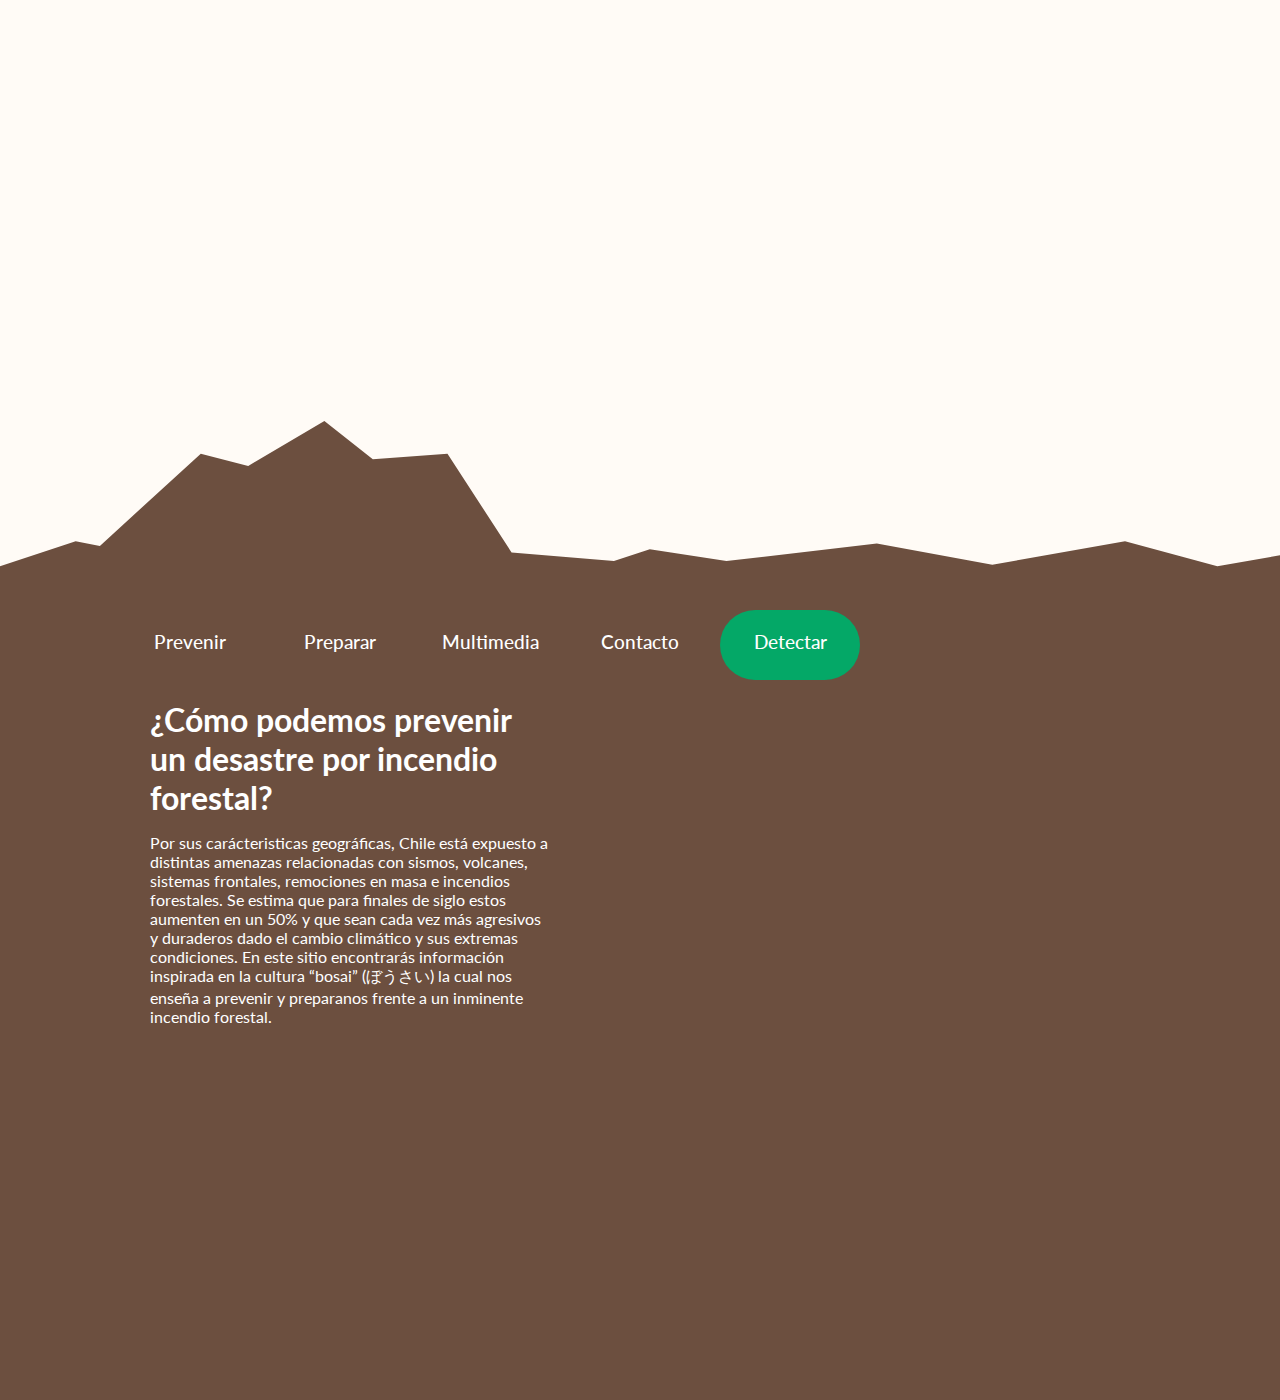
==== page.html @ 8b6e4983 "Add files via upload" ====
<!DOCTYPE html>
<html>
<head>
	<meta charset="utf-8">
	<title></title>
	<link rel="stylesheet" type="text/css" href="style-2.css">
</head>
<body>

	<!---------HEADER--------->


	 	<div class="slider">
	 		
	 	</div>

 <header> 
  		<nav>
				<ul class="lista1">
					<li><a href="#">Prevenir</a></li>
					<li><a href="#">Preparar</a></li>
					<li><a href="#">Multimedia</a></li>
					<li><a href="#">Contacto</a></li>
					<li><a href="#">Detectar</a></li>
				</ul>
			</nav>
	</header>

<main>
	<section id="uno">
		<div class="div1">
			<h1>¿Cómo podemos prevenir un desastre por incendio forestal?</h1>
			<p>Por sus carácteristicas geográficas, Chile está expuesto a distintas amenazas relacionadas con sismos, volcanes, sistemas frontales, remociones en masa e incendios forestales. Se estima que para finales de siglo estos aumenten en un 50% y que sean cada vez más agresivos y duraderos dado el cambio climático y sus extremas condiciones.

			En este sitio encontrarás información inspirada en la cultura “bosai” (ぼうさい) la cual nos enseña a prevenir y preparanos frente a un inminente incendio forestal.</p>
		</div>
		<div class="div2">
			<div><h1></h1></div>
		</div>

	</section>

	<section id="dos">
		
	</section>

	<section id="tres">
		
	</section>

	<section id="cuatro">
		
	</section>
	
	<section id="cinco">
		
	</section>


</main>


</body>
</html>
---- style-2.css ----
@import url('https://fonts.googleapis.com/css2?family=Barlow:ital,wght@0,100;0,200;0,300;0,400;0,500;0,600;0,700;0,800;0,900;1,100;1,200;1,300;1,400;1,500;1,600;1,700;1,800;1,900&family=Lato:ital,wght@0,100;0,300;0,400;0,700;0,900;1,100;1,300;1,400;1,700;1,900&family=Poppins:ital,wght@0,100;0,200;0,300;0,400;0,500;0,600;0,700;0,800;0,900;1,100;1,200;1,300;1,400;1,500;1,600;1,700;1,800;1,900&display=swap');

body {font-family: 'lato', sans-serif;
  background-color: #FFFBF6;
  margin: 0px;
  padding: 0px;
  }

#uno {
  background-color: #6C4F3F;
  height: 700px;

}

#dos {
  background-color: blue;
}

#tres {
  background-color: grey;
}

#cuatro {
  background-color: green;
}

.slider {height: 600px; width: 100%;
    background-image: url(img/montana.svg);
}

header{
    height: 100px;
    background-color: #6C4F3F;
  }

#svg1 {width: 320px;
  position: absolute;
  margin-left: 10px;
  }

ul.lista1 {display: flex;
    margin: 0;
    list-style-type: none;
    justify-content: left;
    margin-left: 80px;
    font-size: 1.2rem;
    font-weight: 500;
    width: 97%;
    height: 70px;  
    position: absolute;
    margin-top: 10px;
    background-color:#6C4F3F ;
  }

.lista1 li{
    margin-right: 10px;
    text-align: center;
    border-radius: 50px;
  }

.lista1 li:hover{
    margin-right: 10px;
    text-align: center;
    font-size: 1.3rem;
    background-color: rgba(0, 0, 0, 0.2);
    border-radius: 50px;
    }

 .lista1 li:nth-child(5) {
  background: #04A867;
  height: 70px;
  }

 .lista1 li:hover:nth-child(5) {
    background: #009057;
    width: 150px;
    height: 75px;
    padding-top: 5px;
  }

.lista1 li a{display: inline-block;
    padding: 20px 0;
    color: white;
    text-decoration: none;
    width: 140px;
    height: 50px;
  }

  

  .div1 h1{width: 400px; margin: 0 150px; color: white;}

  .div1 p{width: 400px; margin-left: 150px; color: white;}
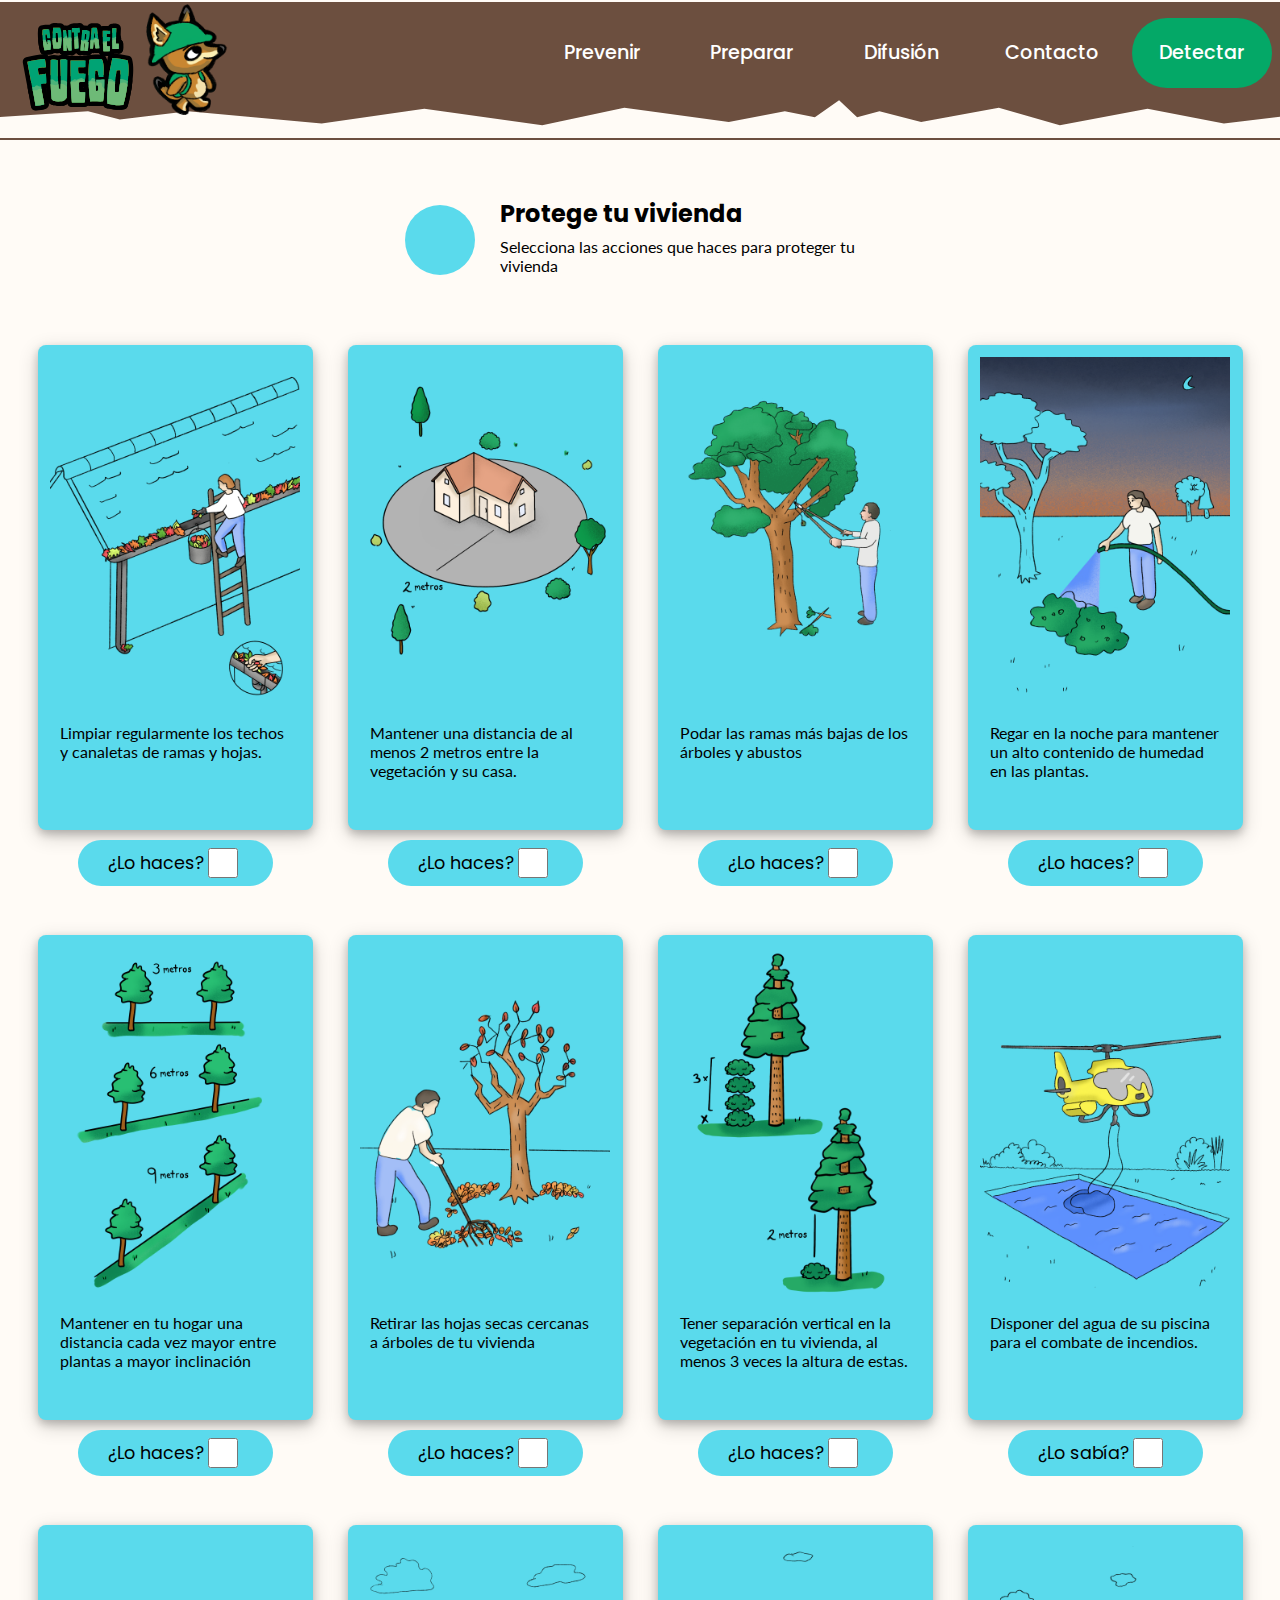
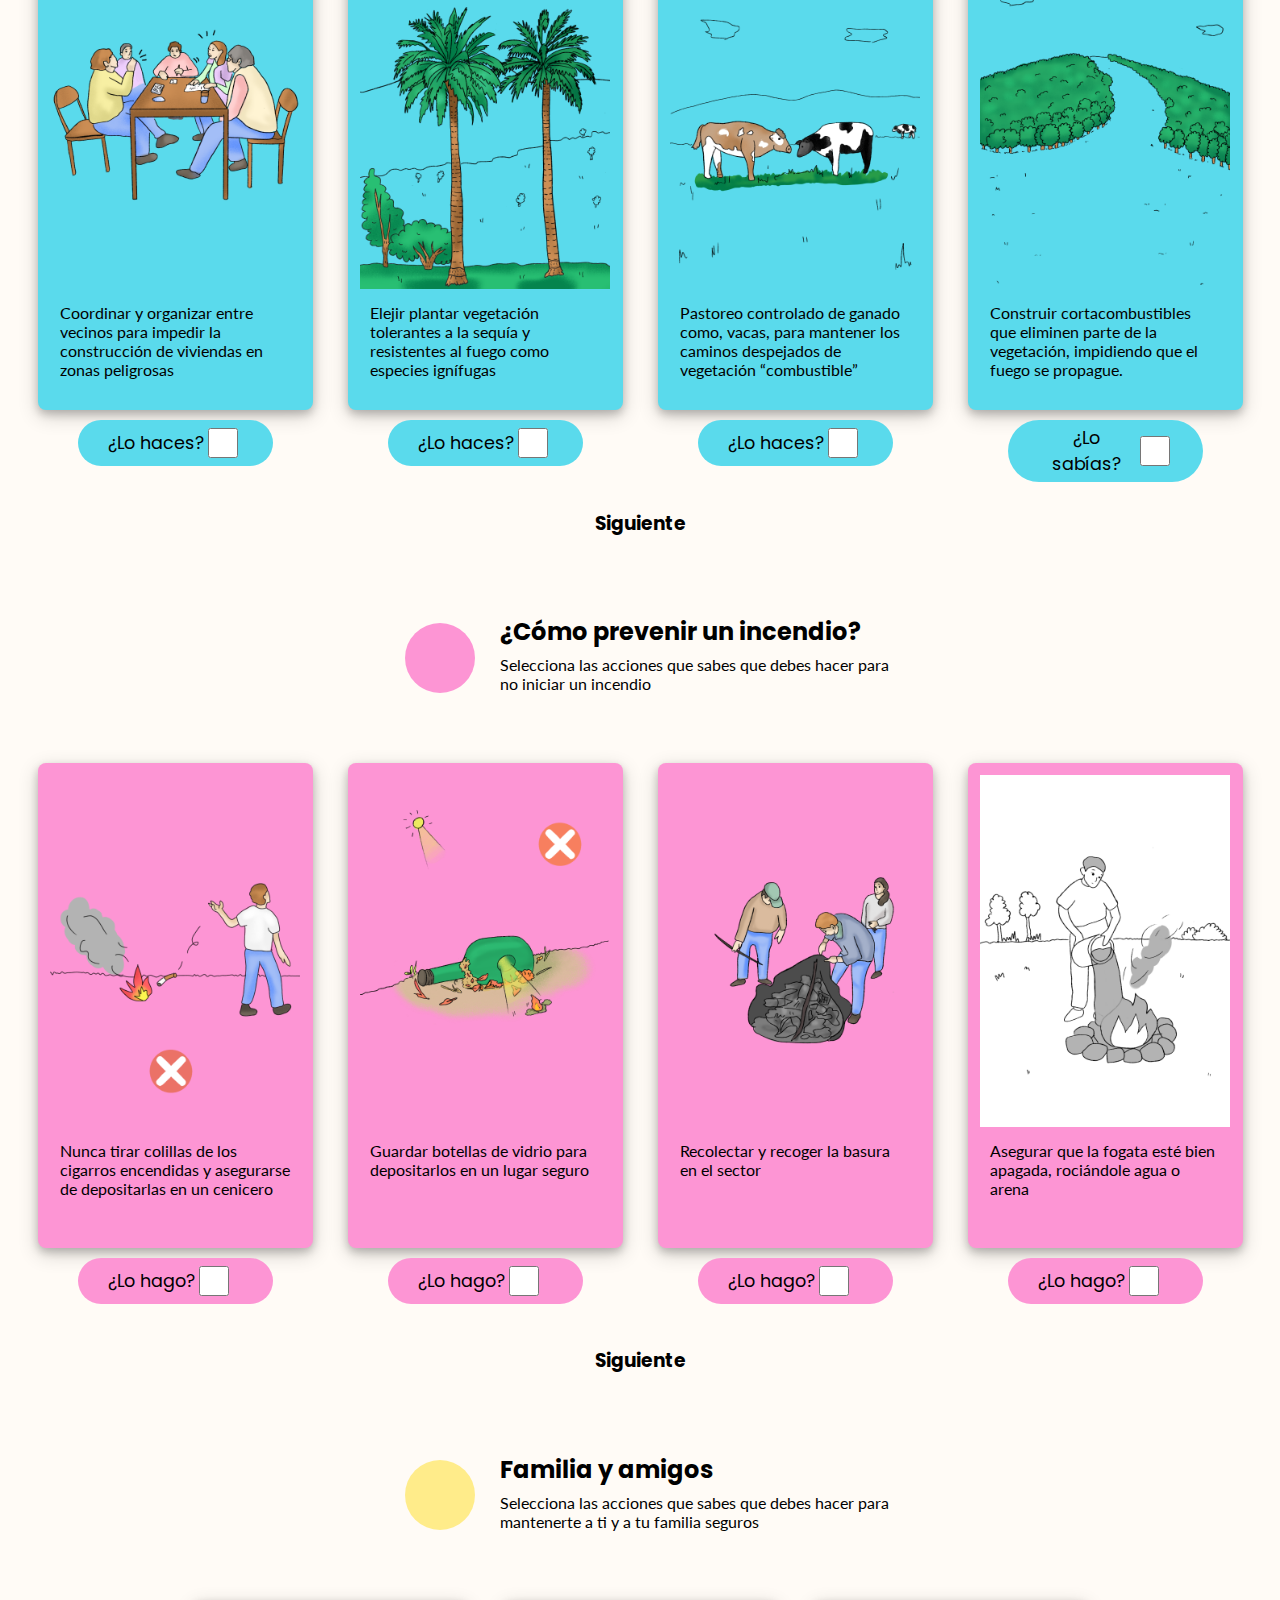
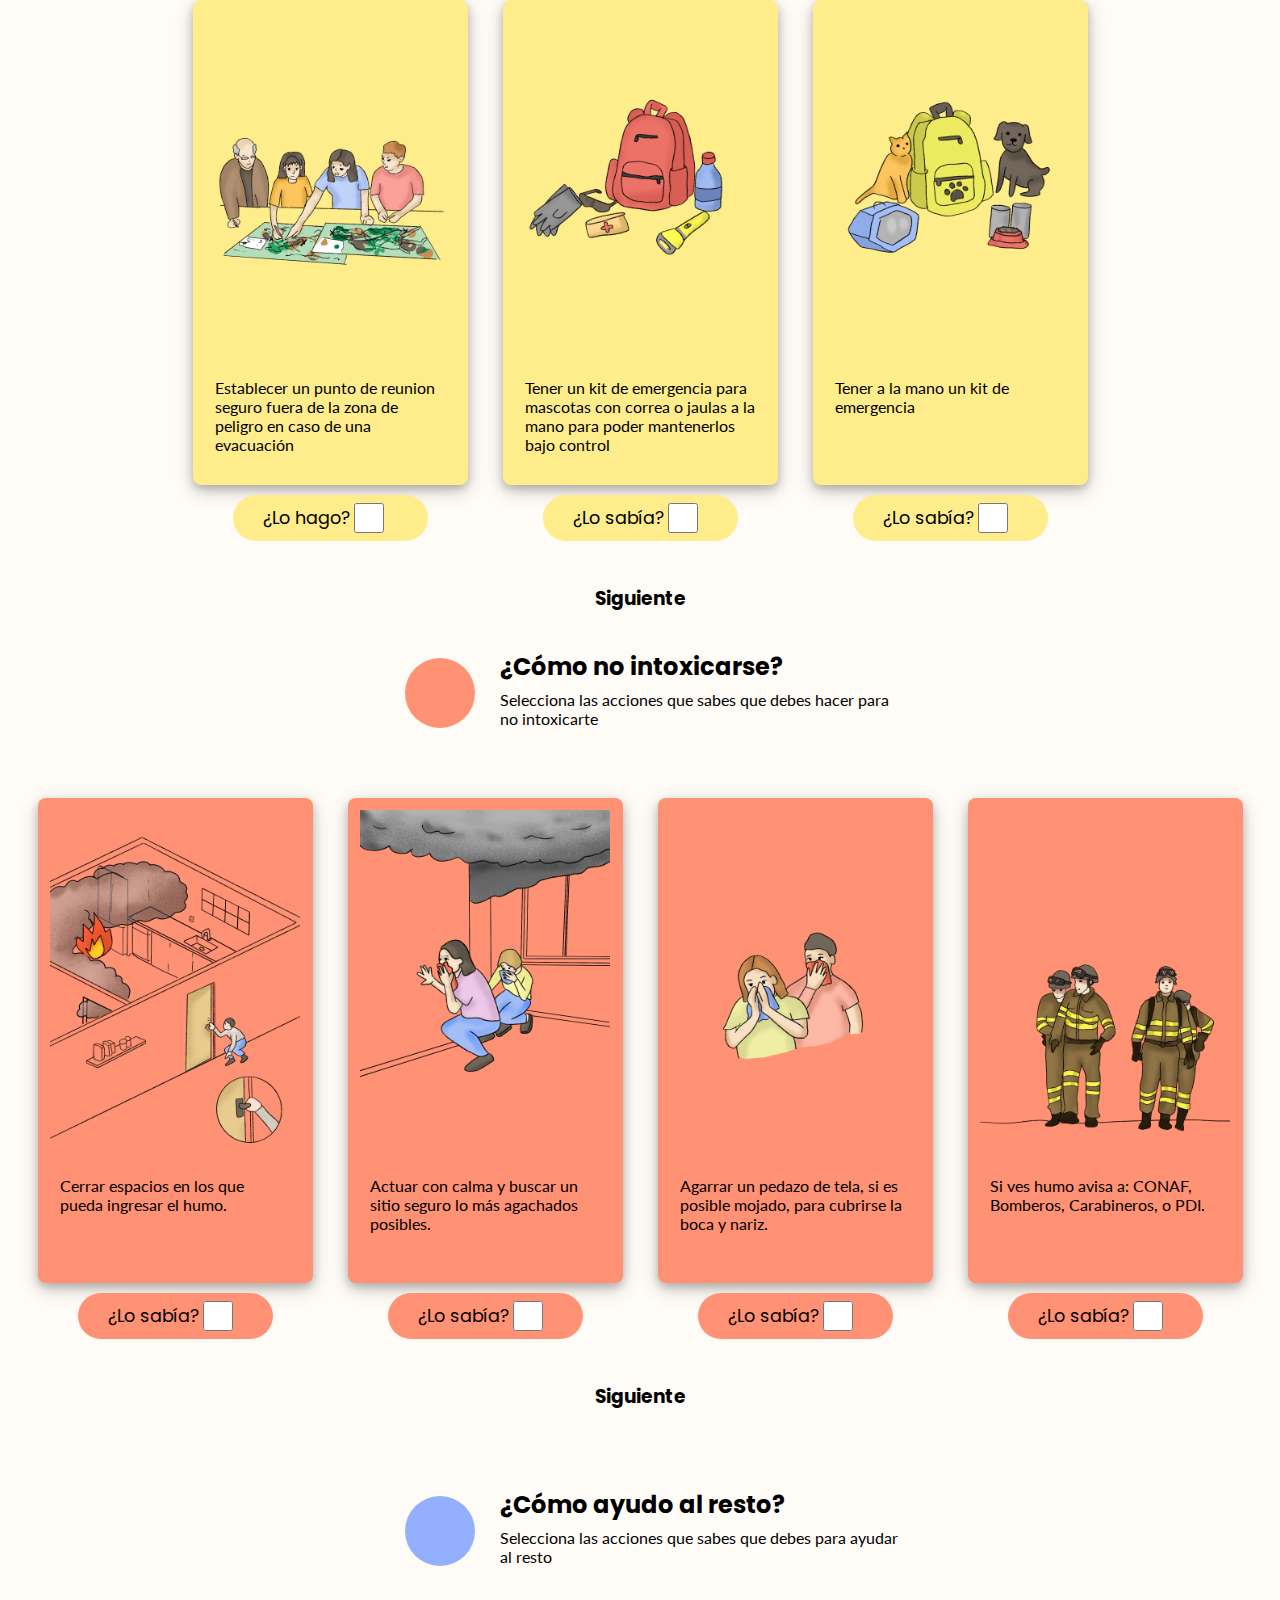
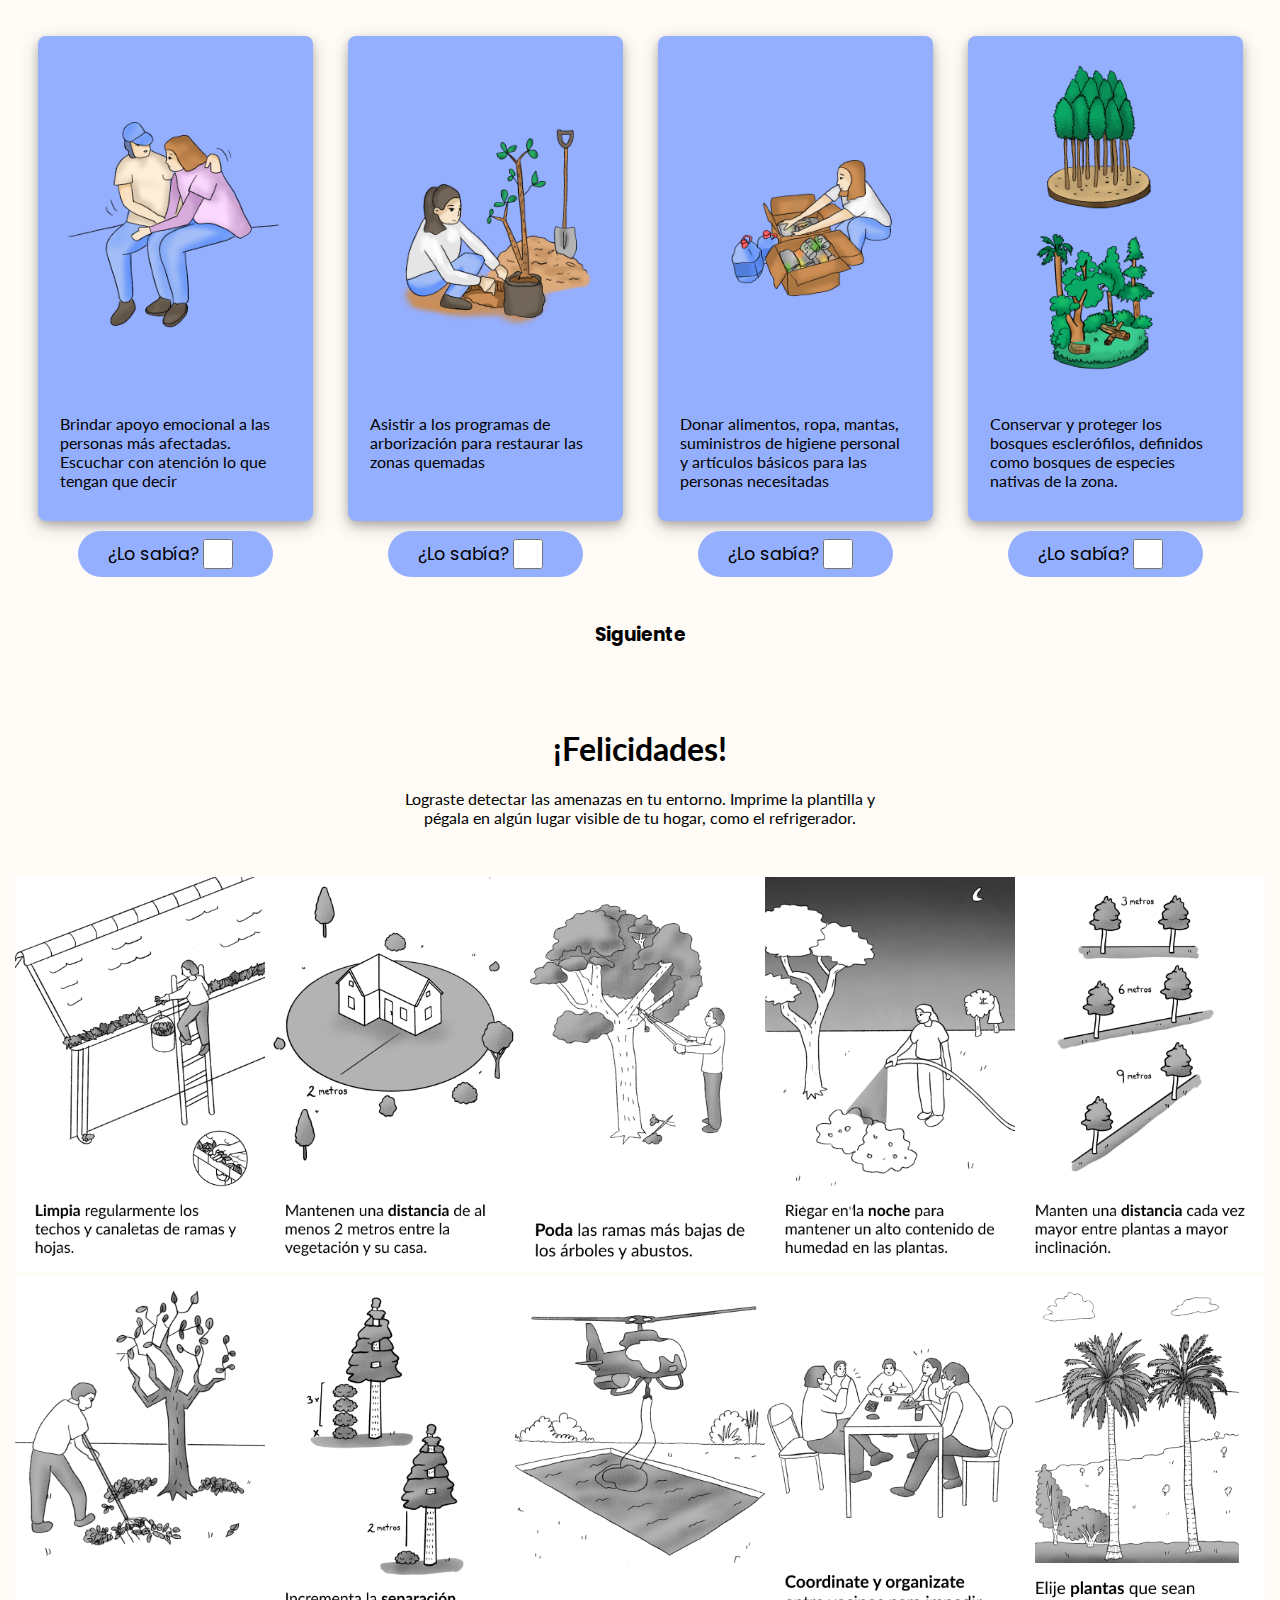
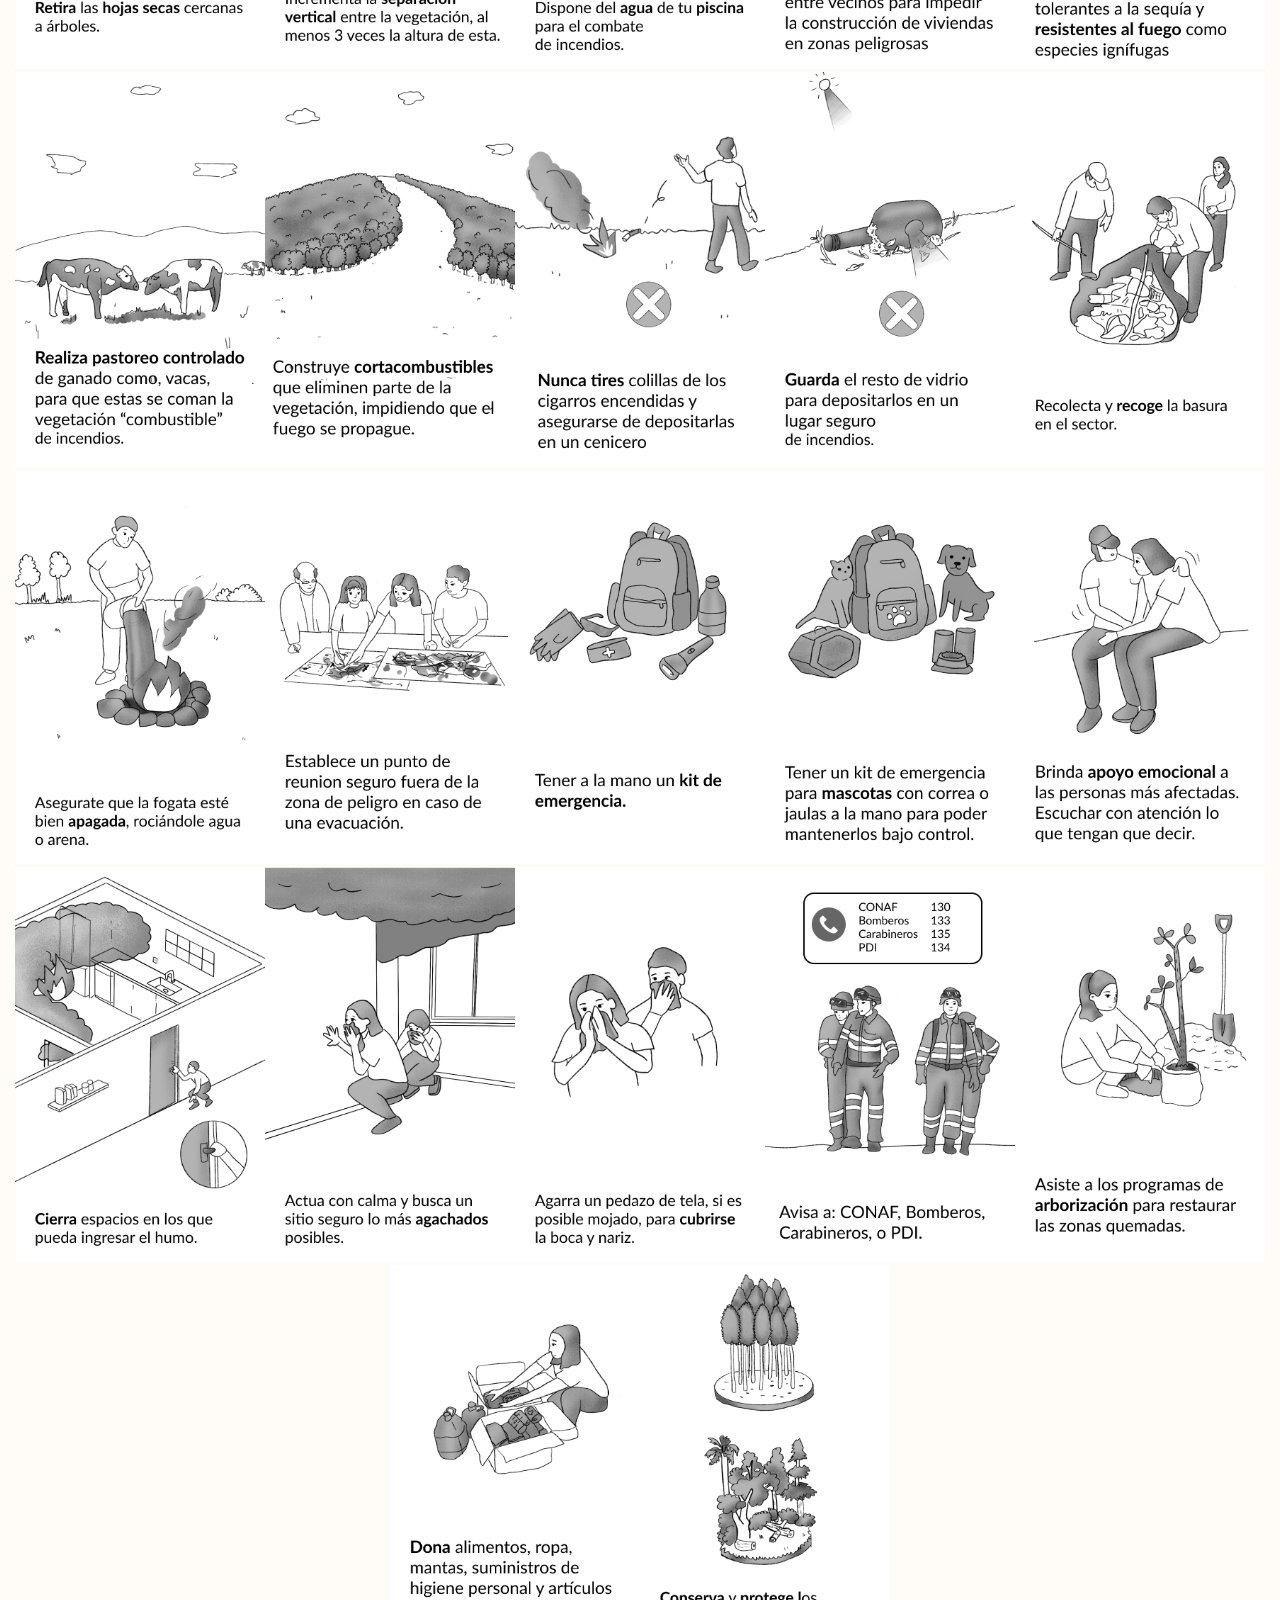
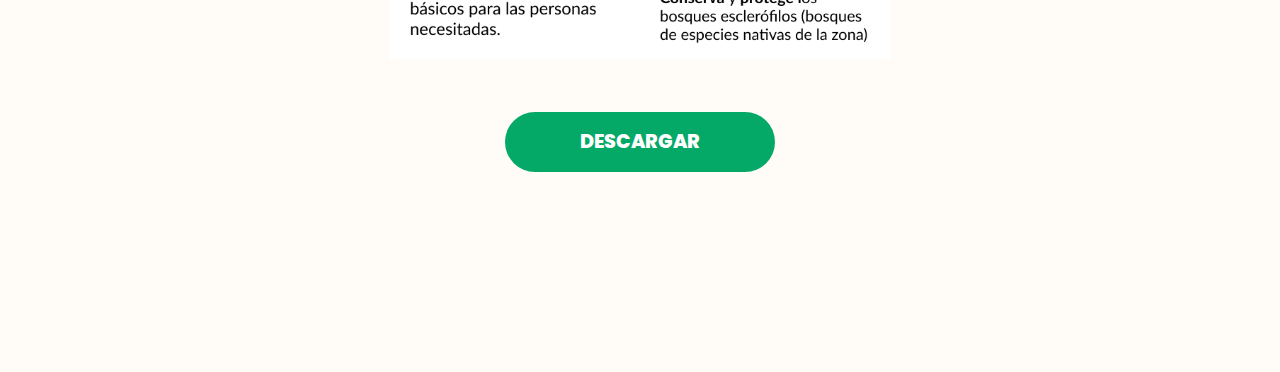
==== commit 461e8a54: "Add files via upload" ====
--- a/page.html
+++ b/page.html
@@ -3,61 +3,767 @@
 <head>
 	<meta charset="utf-8">
 	<title></title>
-	<link rel="stylesheet" type="text/css" href="style-2.css">
+	<link rel="stylesheet" type="text/css" href="style.css">
 </head>
 <body>
 
 	<!---------HEADER--------->
-
-
-	 	<div class="slider">
-	 		
-	 	</div>
-
- <header> 
+	 <header> 
+  		<object id="svg1" data="img/logo2.svg" type="image/svg+xml"></object>
   		<nav>
 				<ul class="lista1">
-					<li><a href="#">Prevenir</a></li>
-					<li><a href="#">Preparar</a></li>
-					<li><a href="#">Multimedia</a></li>
-					<li><a href="#">Contacto</a></li>
-					<li><a href="#">Detectar</a></li>
+					<li onclick="window.location='index.html';"><a>Prevenir</a></li>
+					<li onclick="window.location='index.html';"><a>Preparar</a></li>
+					<li onclick="window.location='https://www.figma.com/proto/mG4RUt9aqi4c22A87Kgxe2/web-(Copy)-(Copy)?type=design&node-id=379-601&t=JH3PQBu004jc4MAY-0&scaling=min-zoom&page-id=0%3A1';"><a>Difusión</a></li>
+					<li><a href="#footer">Contacto</a></li>
+					<li><a>Detectar</a></li>
+				</ul>
 				</ul>
 			</nav>
 	</header>
 
+
+
+<!------------AZULES------------->
+
+	<section id="dos">
+	
+		<div class="titulo1">
+			<div class="circulo" style="background-color: #5ADAEC;"></div>
+  			<div class="titulo">
+  				<h1>Protege tu vivienda</h1>
+  				<p>Selecciona las acciones que haces para proteger tu vivienda<p>
+  			</div>
+
+  		</div>
+
+	<div class="contenedor3tarjetas">
+  	<div class="contenedortarjetas">
+  			<div class="tarjetas1">
+  				<div class="imagentarjetas">
+  				<img src="img/carta-5.png" alt="carta1" width="250px" class="center">
+  			</div>
+  		<div class="textotarjetas">
+  			<p> Limpiar regularmente los techos y canaletas de ramas y hojas.
+  			<p>
+  		</div>
+  	</div>
+
+  	<div class="boton2">
+  		<div onclick="myFunction5()">
+  			<label class="container"> ¿Lo haces? 
+ 				 <input class="containerx" type="checkbox">
+ 				 <span class="checkmark"></span>
+			</label>
+		</div>
+ 	 </div>
+  </div>
+  <div class="contenedortarjetas">
+  			<div class="tarjetas1">
+  				<div class="imagentarjetas">
+  				<img src="img/carta-6.png" alt="carta1" width="250px" class="center">
+  			</div>
+  		<div class="textotarjetas">
+  			<p> Mantener una distancia de al menos 2 metros entre la vegetación y su casa. 
+  			<p>
+  		</div>
+  	</div>
+
+  	<div class="boton2">
+  		<div onclick="myFunction6()">
+  			<label class="container"> ¿Lo haces? 
+ 				 <input class="containerx" type="checkbox">
+ 				 <span class="checkmark"></span>
+			</label>
+		</div>
+ 	 </div>
+  </div>
+  <div class="contenedortarjetas">
+  			<div class="tarjetas1">
+  				<div class="imagentarjetas">
+  				<img src="img/carta-7.png" alt="carta1" width="250px" class="center">
+  			</div>
+  		<div class="textotarjetas">
+  			<p> Podar las ramas más bajas de los árboles y abustos
+  			<p>
+  		</div>
+  	</div>
+
+  	<div class="boton2">
+  		<div onclick="myFunction7()">
+  			<label class="container"> ¿Lo haces? 
+ 				 <input class="containerx" type="checkbox">
+ 				 <span class="checkmark"></span>
+			</label>
+		</div>
+ 	 </div>
+  </div>
+
+    <div class="contenedortarjetas">
+  			<div class="tarjetas1">
+  				<div class="imagentarjetas">
+  				<img src="img/carta-8.png" alt="carta1" width="250px" class="center">
+  			</div>
+  		<div class="textotarjetas">
+  			<p> Regar en la noche para mantener un alto contenido de humedad en las plantas.
+  			<p>
+  		</div>
+  	</div>
+
+  	<div class="boton2">
+  		<div onclick="myFunction8()">
+  			<label class="container"> ¿Lo haces? 
+ 				 <input class="containerx" type="checkbox">
+ 				 <span class="checkmark"></span>
+			</label>
+		</div>
+ 	 </div>
+  </div>
+</div>
+</div>
+
+	<div class="contenedor3tarjetas">
+  	<div class="contenedortarjetas">
+  			<div class="tarjetas1">
+  				<div class="imagentarjetas">
+  				<img src="img/carta-9.png" alt="carta1" width="250px" class="center">
+  			</div>
+  		<div class="textotarjetas">
+  			<p> Mantener en tu hogar una distancia cada vez mayor entre plantas a mayor inclinación
+  			<p>
+  		</div>
+  	</div>
+
+  	<div class="boton2">
+  		<div onclick="myFunction9()">
+  			<label class="container"> ¿Lo haces? 
+ 				 <input class="containerx" type="checkbox">
+ 				 <span class="checkmark"></span>
+			</label>
+		</div>
+ 	 </div>
+  </div>
+  <div class="contenedortarjetas">
+  			<div class="tarjetas1">
+  				<div class="imagentarjetas">
+  				<img src="img/carta-10.png" alt="carta1" width="250px" class="center">
+  			</div>
+  		<div class="textotarjetas">
+  			<p> Retirar las hojas secas cercanas a árboles de tu vivienda
+  			<p>
+  		</div>
+  	</div>
+
+  	<div class="boton2">
+  		<div onclick="myFunction10()">
+  			<label class="container"> ¿Lo haces? 
+ 				 <input class="containerx" type="checkbox">
+ 				 <span class="checkmark"></span>
+			</label>
+		</div>
+ 	 </div>
+  </div>
+  <div class="contenedortarjetas">
+  			<div class="tarjetas1">
+  				<div class="imagentarjetas">
+  				<img src="img/carta-11.png" alt="carta1" width="250px" class="center">
+  			</div>
+  		<div class="textotarjetas">
+  			<p> Tener separación vertical en la vegetación en tu vivienda, al menos 3 veces la altura de estas.
+  			<p>
+  		</div>
+  	</div>
+
+  	<div class="boton2">
+  		<div onclick="myFunction11()">
+  			<label class="container"> ¿Lo haces? 
+ 				 <input class="containerx" type="checkbox">
+ 				 <span class="checkmark"></span>
+			</label>
+		</div>
+ 	 </div>
+  </div>
+
+    <div class="contenedortarjetas">
+  			<div class="tarjetas1">
+  				<div class="imagentarjetas">
+  				<img src="img/carta-12.png" alt="carta1" width="250px" class="center">
+  			</div>
+  		<div class="textotarjetas">
+  			<p> Disponer del agua de su piscina para el combate de incendios.
+  			<p>
+  		</div>
+  	</div>
+
+  	<div class="boton2">
+  		<div onclick="myFunction12()">
+  			<label class="container"> ¿Lo sabía? 
+ 				 <input class="containerx" type="checkbox">
+ 				 <span class="checkmark"></span>
+			</label>
+		</div>
+ 	 </div>
+  </div>
+</div>
+</div>
+
+
+	<div class="contenedor3tarjetas">
+  	<div class="contenedortarjetas">
+  			<div class="tarjetas1">
+  				<div class="imagentarjetas">
+  				<img src="img/carta-13.png" alt="carta1" width="250px" class="center">
+  			</div>
+  		<div class="textotarjetas">
+  			<p> Coordinar y organizar entre vecinos para impedir la construcción de viviendas en zonas peligrosas 
+  			<p>
+  		</div>
+  	</div>
+
+  	<div class="boton2">
+  		<div onclick="myFunction13()">
+  			<label class="container"> ¿Lo haces? 
+ 				 <input class="containerx" type="checkbox">
+ 				 <span class="checkmark"></span>
+			</label>
+		</div>
+ 	 </div>
+  </div>
+  <div class="contenedortarjetas">
+  			<div class="tarjetas1">
+  				<div class="imagentarjetas">
+  				<img src="img/carta-14.png" alt="carta1" width="250px" class="center">
+  			</div>
+  		<div class="textotarjetas">
+  			<p> Elejir plantar vegetación tolerantes a la sequía y resistentes al fuego como especies ignífugas
+  			<p>
+  		</div>
+  	</div>
+
+  	<div class="boton2">
+  		<div onclick="myFunction14()">
+  			<label class="container"> ¿Lo haces? 
+ 				 <input class="containerx" type="checkbox">
+ 				 <span class="checkmark"></span>
+			</label>
+		</div>
+ 	 </div>
+  </div>
+  <div class="contenedortarjetas">
+  			<div class="tarjetas1">
+  				<div class="imagentarjetas">
+  				<img src="img/carta-15.png" alt="carta1" width="250px" class="center">
+  			</div>
+  		<div class="textotarjetas">
+  			<p> Pastoreo controlado de ganado como, vacas, para mantener los caminos despejados de vegetación “combustible”
+  			<p>
+  		</div>
+  	</div>
+
+  	<div class="boton2">
+  		<div onclick="myFunction15()">
+  			<label class="container"> ¿Lo haces? 
+ 				 <input class="containerx" type="checkbox">
+ 				 <span class="checkmark"></span>
+			</label>
+		</div>
+ 	 </div>
+  </div>
+
+    <div class="contenedortarjetas">
+  			<div class="tarjetas1">
+  				<div class="imagentarjetas">
+  				<img src="img/carta-16.png" alt="carta1" width="250px" class="center">
+  			</div>
+  		<div class="textotarjetas">
+  			<p> Construir cortacombustibles que eliminen parte de la vegetación, impidiendo que el fuego se propague.
+  			<p>
+  		</div>
+  	</div>
+
+  	<div class="boton2">
+  		<div onclick="myFunction16()">
+  			<label class="container"> ¿Lo sabías? 
+ 				 <input class="containerx" type="checkbox">
+ 				 <span class="checkmark"></span>
+			</label>
+		</div>
+ 	 </div>
+  </div>
+</div>
+</div>
+
+		<a href="#tres"><div class="abajo"><h3>Siguiente</h3></a>
+	</section>
+
+
+	<!--ROSADAS-->
+	<section id="tres">
+		<div class="titulo1">
+			<div class="circulo" style="background-color: #FD95D4;"></div>
+  			<div class="titulo">
+  				<h1>¿Cómo prevenir un incendio?</h1>
+  				<p>Selecciona las acciones que sabes que debes hacer para no iniciar un incendio<p>
+  			</div>
+  		</div>
+			<div class="contenedor3tarjetas">
+  	<div class="contenedortarjetas">
+  			<div class="tarjetas2">
+  				<div class="imagentarjetas">
+  				<img src="img/carta-17.png" alt="carta1" width="250px" class="center">
+  			</div>
+  		<div class="textotarjetas">
+  			<p> Nunca tirar colillas de los cigarros encendidas y asegurarse de depositarlas en un cenicero
+  			<p>
+  		</div>
+  	</div>
+
+  	<div class="boton3">
+  		<div onclick="myFunction17()">
+  			<label class="container"> ¿Lo hago? 
+ 				 <input class="containerx" type="checkbox">
+ 				 <span class="checkmark"></span>
+			</label>
+		</div>
+ 	 </div>
+  </div>
+  <div class="contenedortarjetas">
+  			<div class="tarjetas2">
+  				<div class="imagentarjetas">
+  				<img src="img/carta-18.png" alt="carta1" width="250px" class="center">
+  			</div>
+  		<div class="textotarjetas">
+  			<p> Guardar botellas de vidrio para depositarlos en un lugar seguro
+  			<p>
+  		</div>
+  	</div>
+
+  	<div class="boton3">
+  		<div onclick="myFunction18()">
+  			<label class="container"> ¿Lo hago? 
+ 				 <input class="containerx" type="checkbox">
+ 				 <span class="checkmark"></span>
+			</label>
+		</div>
+ 	 </div>
+  </div>
+  <div class="contenedortarjetas">
+  			<div class="tarjetas2">
+  				<div class="imagentarjetas">
+  				<img src="img/carta-19.png" alt="carta1" width="250px" class="center">
+  			</div>
+  		<div class="textotarjetas">
+  			<p> Recolectar y recoger la basura en el sector 
+  			<p>
+  		</div>
+  	</div>
+
+  	<div class="boton3">
+  		<div onclick="myFunction19()">
+  			<label class="container"> ¿Lo hago? 
+ 				 <input class="containerx" type="checkbox">
+ 				 <span class="checkmark"></span>
+			</label>
+		</div>
+ 	 </div>
+  </div>
+
+    <div class="contenedortarjetas">
+  			<div class="tarjetas2">
+  				<div class="imagentarjetas">
+  				<img src="img/carta-20.png" alt="carta1" width="250px" class="center">
+  			</div>
+  		<div class="textotarjetas">
+  			<p> Asegurar que la fogata esté bien apagada, rociándole agua o arena
+  			<p>
+  		</div>
+  	</div>
+
+  	<div class="boton3">
+  		<div onclick="myFunction20()">
+  			<label class="container"> ¿Lo hago? 
+ 				 <input class="containerx" type="checkbox">
+ 				 <span class="checkmark"></span>
+			</label>
+		</div>
+ 	 </div>
+  </div>
+</div>
+</div>
+
+		<a href="#cuatro"><div class="abajo"><h3>Siguiente</h3></a>
+	</section>
+
+
+	<!--AMARILLO-->
+	<section id="cuatro">
+		<div class="titulo1">
+			<div class="circulo" style="background-color: #FFEC8A;"></div>
+  			<div class="titulo">
+  				<h1>Familia y amigos</h1>
+  				<p>Selecciona las acciones que sabes que debes hacer para mantenerte a ti y a tu familia seguros<p>
+  			</div>
+  		</div>
+			<div class="contenedor3tarjetas">
+  	<div class="contenedortarjetas">
+  			<div class="tarjetas3">
+  				<div class="imagentarjetas">
+  				<img src="img/carta-21.png" alt="carta1" width="250px" class="center">
+  			</div>
+  		<div class="textotarjetas">
+  			<p> Establecer un punto de reunion seguro fuera de la zona de peligro en caso de una evacuación
+  			<p>
+  		</div>
+  	</div>
+
+  	<div class="boton4">
+  		<div onclick="myFunction21()">
+  			<label class="container"> ¿Lo hago? 
+ 				 <input class="containerx" type="checkbox">
+ 				 <span class="checkmark"></span>
+			</label>
+		</div>
+ 	 </div>
+  </div>
+  <div class="contenedortarjetas">
+  			<div class="tarjetas3">
+  				<div class="imagentarjetas">
+  				<img src="img/carta-22.png" alt="carta1" width="250px" class="center">
+  			</div>
+  		<div class="textotarjetas">
+  			<p> Tener un kit de emergencia para mascotas con correa o jaulas a la mano para poder mantenerlos bajo control
+  			<p>
+  		</div>
+  	</div>
+
+  	<div class="boton4">
+  		<div onclick="myFunction22()">
+  			<label class="container"> ¿Lo sabía? 
+ 				 <input class="containerx" type="checkbox">
+ 				 <span class="checkmark"></span>
+			</label>
+		</div>
+ 	 </div>
+  </div>
+  <div class="contenedortarjetas">
+  			<div class="tarjetas3">
+  				<div class="imagentarjetas">
+  				<img src="img/carta-23.png" alt="carta1" width="250px" class="center">
+  			</div>
+  		<div class="textotarjetas">
+  			<p> Tener a la mano un kit de emergencia
+  			<p>
+  		</div>
+  	</div>
+
+  	<div class="boton4">
+  		<div onclick="myFunction23()">
+  			<label class="container"> ¿Lo sabía? 
+ 				 <input class="containerx" type="checkbox">
+ 				 <span class="checkmark"></span>
+			</label>
+		</div>
+ 	 </div>
+  </div>
+
+  
+</div>
+		<a href="#cinco"><div class="abajo"><h3>Siguiente</h3></a>
+	</section>
+
+		<!-----------NARANJAS----------->
+
 <main>
 	<section id="uno">
-		<div class="div1">
-			<h1>¿Cómo podemos prevenir un desastre por incendio forestal?</h1>
-			<p>Por sus carácteristicas geográficas, Chile está expuesto a distintas amenazas relacionadas con sismos, volcanes, sistemas frontales, remociones en masa e incendios forestales. Se estima que para finales de siglo estos aumenten en un 50% y que sean cada vez más agresivos y duraderos dado el cambio climático y sus extremas condiciones.
-
-			En este sitio encontrarás información inspirada en la cultura “bosai” (ぼうさい) la cual nos enseña a prevenir y preparanos frente a un inminente incendio forestal.</p>
-		</div>
-		<div class="div2">
-			<div><h1></h1></div>
-		</div>
+		<div class="titulo1">
+			<div class="circulo"></div>
+  			<div class="titulo">
+  				<h1>¿Cómo no intoxicarse?</h1>
+  				<p>Selecciona las acciones que sabes que debes hacer para no intoxicarte<p>
+  			</div>
+  		</div>
+
+	<div class="contenedor3tarjetas">
+  	<div class="contenedortarjetas">
+  			<div class="tarjetas">
+  				<div class="imagentarjetas">
+  				<img src="img/carta-1.png" alt="carta1" width="250px" class="center">
+  			</div>
+  		<div class="textotarjetas">
+  			<p> Cerrar espacios en los que pueda ingresar el humo.
+  			<p>
+  		</div>
+  	</div>
+
+  	<div class="boton">
+  		<div onclick="myFunction()">
+  			<label class="container"> ¿Lo sabía? 
+ 				 <input class="containerx" type="checkbox">
+ 				 <span class="checkmark"></span>
+			</label>
+		</div>
+ 	 </div>
+  </div>
+  <div class="contenedortarjetas">
+  			<div class="tarjetas">
+  				<div class="imagentarjetas">
+  				<img src="img/carta-2.png" alt="carta1" width="250px" class="center">
+  			</div>
+  		<div class="textotarjetas">
+  			<p> Actuar con calma y buscar un sitio seguro lo más agachados posibles.
+  			<p>
+  		</div>
+  	</div>
+
+  	<div class="boton">
+  		<div onclick="myFunction2()">
+  			<label class="container"> ¿Lo sabía? 
+ 				 <input class="containerx" type="checkbox">
+ 				 <span class="checkmark"></span>
+			</label>
+		</div>
+ 	 </div>
+  </div>
+  <div class="contenedortarjetas">
+  			<div class="tarjetas">
+  				<div class="imagentarjetas">
+  				<img src="img/carta-3.png" alt="carta1" width="250px" class="center">
+  			</div>
+  		<div class="textotarjetas">
+  			<p> Agarrar un pedazo de tela, si es posible mojado, para cubrirse la boca y nariz.
+  			<p>
+  		</div>
+  	</div>
+
+  	<div class="boton">
+  		<div onclick="myFunction3()">
+  			<label class="container"> ¿Lo sabía? 
+ 				 <input class="containerx" type="checkbox">
+ 				 <span class="checkmark"></span>
+			</label>
+		</div>
+ 	 </div>
+  </div>
+
+    <div class="contenedortarjetas">
+  			<div class="tarjetas">
+  				<div class="imagentarjetas">
+  				<img src="img/carta-4.png" alt="carta1" width="250px" class="center">
+  			</div>
+  		<div class="textotarjetas">
+  			<p> Si ves humo avisa a: CONAF, Bomberos, Carabineros, o PDI.
+  			<p>
+  		</div>
+  	</div>
+
+  	<div class="boton">
+  		<div onclick="myFunction4()">
+  			<label class="container"> ¿Lo sabía? 
+ 				 <input class="containerx" type="checkbox">
+ 				 <span class="checkmark"></span>
+			</label>
+		</div>
+ 	 </div>
+  </div>
+</div>
+</div>
+		<a href="#dos"><div class="abajo"><h3>Siguiente</h3></div></a>
 
 	</section>
 
-	<section id="dos">
-		
+
+	<!--AZUL OSCURO-->
+
+	<section id="cinco">
+		<div class="titulo1">
+			<div class="circulo" style="background-color: #95AFFF;"></div>
+  			<div class="titulo">
+  				<h1>¿Cómo ayudo al resto?</h1>
+  				<p>Selecciona las acciones que sabes que debes para ayudar al resto<p>
+  			</div>
+  		</div>
+			<div class="contenedor3tarjetas">
+  	<div class="contenedortarjetas">
+  			<div class="tarjetas4">
+  				<div class="imagentarjetas">
+  				<img src="img/carta-24.png" alt="carta1" width="250px" class="center">
+  			</div>
+  		<div class="textotarjetas">
+  			<p> Brindar apoyo emocional a las personas más afectadas. Escuchar con atención lo que tengan que decir
+  			<p>
+  		</div>
+  	</div>
+
+  	<div class="boton5">
+  		<div onclick="myFunction24()">
+  			<label class="container"> ¿Lo sabía? 
+ 				 <input class="containerx" type="checkbox">
+ 				 <span class="checkmark"></span>
+			</label>
+		</div>
+ 	 </div>
+  </div>
+  <div class="contenedortarjetas">
+  			<div class="tarjetas4">
+  				<div class="imagentarjetas">
+  				<img src="img/carta-25.png" alt="carta1" width="250px" class="center">
+  			</div>
+  		<div class="textotarjetas">
+  			<p> Asistir a los programas de arborización para restaurar las zonas quemadas
+  			<p>
+  		</div>
+  	</div>
+
+  	<div class="boton5">
+  		<div onclick="myFunction25()">
+  			<label class="container"> ¿Lo sabía? 
+ 				 <input class="containerx" type="checkbox">
+ 				 <span class="checkmark"></span>
+			</label>
+		</div>
+ 	 </div>
+  </div>
+  <div class="contenedortarjetas">
+  			<div class="tarjetas4">
+  				<div class="imagentarjetas">
+  				<img src="img/carta-26.png" alt="carta1" width="250px" class="center">
+  			</div>
+  		<div class="textotarjetas">
+  			<p> Donar alimentos, ropa, mantas, suministros de higiene personal y artículos básicos para las personas necesitadas
+  			<p>
+  		</div>
+  	</div>
+
+  	<div class="boton5">
+  		<div onclick="myFunction26()">
+  			<label class="container"> ¿Lo sabía? 
+ 				 <input class="containerx" type="checkbox">
+ 				 <span class="checkmark"></span>
+			</label>
+		</div>
+ 	 </div>
+  </div>
+
+    <div class="contenedortarjetas">
+  			<div class="tarjetas4">
+  				<div class="imagentarjetas">
+  				<img src="img/carta-27.png" alt="carta1" width="250px" class="center">
+  			</div>
+  		<div class="textotarjetas">
+  			<p> Conservar y proteger los bosques esclerófilos, definidos como bosques de especies nativas de la zona. 
+  			<p>
+  		</div>
+  	</div>
+
+  	<div class="boton5">
+  		<div onclick="myFunction27()">
+  			<label class="container"> ¿Lo sabía? 
+ 				 <input class="containerx" type="checkbox">
+ 				 <span class="checkmark"></span>
+			</label>
+		</div>
+ 	 </div>
+  </div>
+</div>
+</div>
+		<a href="#uno"><div class="abajo"><h3>Siguiente</h3></a>
+
 	</section>
 
-	<section id="tres">
-		
-	</section>
-
-	<section id="cuatro">
-		
-	</section>
-	
-	<section id="cinco">
-		
-	</section>
-
-
+	<div class="final"><h1>¡Felicidades!</h1>
+	<p>Lograste detectar las amenazas en tu entorno. Imprime la plantilla y pégala en algún lugar visible de tu hogar, como el refrigerador.</p></div>
+
+	<div class="plantilla">
+	<div id="myDIV5">
+  	<img src="img/carta5.png" alt="carta1" width="250px">
+	</div>
+	<div id="myDIV6">
+  	<img src="img/carta6.png" alt="carta1" width="250px">
+	</div>
+	<div id="myDIV7">
+  	<img src="img/carta7.png" alt="carta1" width="250px">
+	</div>
+	<div id="myDIV8">
+  	<img src="img/carta8.png" alt="carta1" width="250px">
+	</div>
+	<div id="myDIV9">
+  	<img src="img/carta9.png" alt="carta1" width="250px">
+	</div>
+	<div id="myDIV10">
+  	<img src="img/carta10.png" alt="carta1" width="250px">
+	</div>
+	<div id="myDIV11">
+  	<img src="img/carta11.png" alt="carta1" width="250px">
+	</div>
+	<div id="myDIV12">
+  	<img src="img/carta12.png" alt="carta1" width="250px">
+	</div>
+	<div id="myDIV13">
+  	<img src="img/carta13.png" alt="carta1" width="250px">
+	</div>
+	<div id="myDIV14">
+  	<img src="img/carta14.png" alt="carta1" width="250px">
+	</div>
+	<div id="myDIV15">
+  	<img src="img/carta15.png" alt="carta1" width="250px">
+	</div>
+	<div id="myDIV16">
+  	<img src="img/carta16.png" alt="carta1" width="250px">
+	</div>
+	<div id="myDIV17">
+  	<img src="img/carta17.png" alt="carta1" width="250px">
+	</div>
+	<div id="myDIV18">
+  	<img src="img/carta18.png" alt="carta1" width="250px">
+	</div>
+	<div id="myDIV19">
+  	<img src="img/carta19.png" alt="carta1" width="250px">
+	</div>
+	<div id="myDIV20">
+  	<img src="img/carta20.png" alt="carta1" width="250px">
+	</div>
+	<div id="myDIV21">
+  	<img src="img/carta21.png" alt="carta1" width="250px">
+	</div>
+	<div id="myDIV22">
+  	<img src="img/carta22.png" alt="carta1" width="250px">
+	</div>
+	<div id="myDIV23">
+  	<img src="img/carta23.png" alt="carta1" width="250px">
+	</div>
+	<div id="myDIV24">
+  	<img src="img/carta24.png" alt="carta1" width="250px">
+	</div>
+	<div id="myDIV">
+  	<img src="img/carta1.png" alt="carta1" width="250px">
+	</div>
+	<div id="myDIV2">
+  	<img src="img/carta2.png" alt="carta1" width="250px">
+	</div>
+	<div id="myDIV3">
+  	<img src="img/carta3.png" alt="carta1" width="250px">
+	</div>
+	<div id="myDIV4">
+  	<img src="img/carta4.png" alt="carta1" width="250px">
+	</div>
+	<div id="myDIV25">
+  	<img src="img/carta25.png" alt="carta1" width="250px">
+	</div>
+	<div id="myDIV26">
+  	<img src="img/carta26.png" alt="carta1" width="250px">
+	</div>
+	<div id="myDIV27">
+  	<img src="img/carta27.png" alt="carta1" width="250px">
+	</div>
+	<div>
 </main>
+
+<div class="botondet" style="cursor: pointer; margin:auto; margin-top:50px;" onclick="window.location='a';"><a href="a" class="button">DESCARGAR</a>
+				</div>
+
+  <script src="script.js"></script>
+
+  <footer></footer>
 
 
 </body>
--- a/style.css
+++ b/style.css
@@ -0,0 +1,333 @@
+@import url('https://fonts.googleapis.com/css2?family=Barlow:ital,wght@0,100;0,200;0,300;0,400;0,500;0,600;0,700;0,800;0,900;1,100;1,200;1,300;1,400;1,500;1,600;1,700;1,800;1,900&family=Lato:ital,wght@0,100;0,300;0,400;0,700;0,900;1,100;1,300;1,400;1,700;1,900&family=Poppins:ital,wght@0,100;0,200;0,300;0,400;0,500;0,600;0,700;0,800;0,900;1,100;1,200;1,300;1,400;1,500;1,600;1,700;1,800;1,900&display=swap');
+
+html {scroll-behavior: smooth;
+	box-sizing: border-box;
+	
+    }
+
+	#uno{width: 100%; margin-top: 80px; height: 100%;  margin: 0px;text-align: center; scroll-snap-align: start; }
+	#dos{width: 100%;   margin-top: 40px; text-align: center; scroll-snap-align: start;}
+	#tres{width: 100%;	 margin-top: 80px;  text-align: center; scroll-snap-align: start;}
+	#cuatro{width: 100%;   margin-top: 80px;   text-align: center; scroll-snap-align: start;}
+	#cinco{width: 100%;  margin-top: 80px;  text-align: center; scroll-snap-align: start;}
+
+body {font-family: 'lato', sans-serif;
+	background-color: #FFFBF6;
+	margin: 0px;
+	}
+
+main {
+  scroll-snap-type: mandatory;
+  scroll-snap-type: y mandatory;
+}
+
+section {
+  scroll-snap-align: start;
+  height: 100%;
+}
+
+
+header{
+    height: 140px;
+    background-image: url("img/frame.svg");
+    background-repeat: repeat;
+    background-position: center;
+	}
+
+#svg1 {width: 250px;
+	position: absolute;
+	margin-left: 10px;
+	}
+
+ul.lista1 {display: flex;
+    margin: 0;
+    list-style-type: none;
+    justify-content: right;
+    font-size: 1.2rem;
+    font-weight: 500;
+    width: 97%;
+    height: 70px;  
+    position: absolute;
+    margin-top: 18px;
+	}
+
+.lista1 li{
+    margin-right: 10px;
+    text-align: center;
+    border-radius: 50px;
+	}
+
+.lista1 li:hover{
+    margin-right: 10px;
+    text-align: center;
+    font-size: 1.3rem;
+    background-color: rgba(0, 0, 0, 0.2);
+    border-radius: 50px;
+    }
+
+ .lista1 li:nth-child(5) {
+ 	background: #04A867;
+ 	height: 70px;
+	}
+
+ .lista1 li:hover:nth-child(5) {
+  	background: #009057;
+  	width: 150px;
+  	height: 75px;
+  	padding-top: 5px;
+	}
+
+.lista1 li a{display: inline-block;
+    padding: 20px 0;
+    color: white;
+    text-decoration: none;
+    width: 140px;
+    height: 50px;
+	}
+
+.circulo{
+  height: 70px;
+  width: 70px;
+  background-color: #FF9174;
+  border-radius: 50%;
+  margin: 25px;
+}
+
+.titulo1 {margin: 40px;
+	 display: flex;
+	  justify-content: center;
+    }
+
+.titulo {
+	width: 400px;
+    text-align: left;
+    }
+
+.titulo h1{
+	font-size: 1.5em;
+	font-family: poppins, sans-serif;
+	margin-bottom: -10px;
+    }
+
+.contenedortarjetas {width: 300px;
+    height: 580px;
+    display: flex;
+    align-items: center;
+    flex-direction: column;
+    flex-wrap: wrap;
+    
+    margin: 5px;
+
+    }
+
+.tarjetas {width: 275px;
+    height: 485px;
+    background-color: #FF9174;
+    display: flex;
+    align-items: center;
+    margin-bottom: 10px;
+    flex-direction: column;
+    border-radius: 8px;
+    flex-wrap: wrap;
+    box-shadow: 0 4px 8px 0 rgba(0, 0, 0, 0.2), 0 6px 20px 0 rgba(0, 0, 0, 0.19);
+
+    }
+
+.tarjetas1 {width: 275px;
+    height: 485px;
+    background-color: #5ADAEC;
+    display: flex;
+    align-items: center;
+    margin-bottom: 10px;
+    flex-direction: column;
+    border-radius: 8px;
+    flex-wrap: wrap;
+     box-shadow: 0 4px 8px 0 rgba(0, 0, 0, 0.2), 0 6px 20px 0 rgba(0, 0, 0, 0.19);
+
+    }
+
+
+.tarjetas2 {width: 275px;
+    height: 485px;
+    background-color: #FD95D4;
+    display: flex;
+    align-items: center;
+    margin-bottom: 10px;
+    flex-direction: column;
+    border-radius: 8px;
+    flex-wrap: wrap;
+   	box-shadow: 0 4px 8px 0 rgba(0, 0, 0, 0.2), 0 6px 20px 0 rgba(0, 0, 0, 0.19);
+
+    }
+
+.tarjetas3 {width: 275px;
+    height: 485px;
+    background-color: #FFEC8A;
+    display: flex;
+    align-items: center;
+    margin-bottom: 10px;
+    flex-direction: column;
+    border-radius: 8px;
+    flex-wrap: wrap;
+    box-shadow: 0 4px 8px 0 rgba(0, 0, 0, 0.2), 0 6px 20px 0 rgba(0, 0, 0, 0.19);
+
+    }
+
+.tarjetas4 {width: 275px;
+    height: 485px;
+    background-color: #95AFFF;
+    display: flex;
+    align-items: center;
+    margin-bottom: 10px;
+    flex-direction: column;
+    border-radius: 8px;
+    flex-wrap: wrap;
+    box-shadow: 0 4px 8px 0 rgba(0, 0, 0, 0.2), 0 6px 20px 0 rgba(0, 0, 0, 0.19);
+
+    }
+
+.imagentarjetas {width: 250px;
+    height: 350px;
+    display: flex;
+    margin-bottom: 12px;
+    flex-direction: column;
+    margin-top: 12px;
+    }
+
+.textotarjetas {width: 250px;
+    height: 100px;
+    }
+
+.textotarjetas p{color: black;
+    margin-top: 4px;
+    margin-right: 10px;
+    margin-left: 10px;
+    text-align: left;
+    }
+
+.boton{ 
+        background-color: #FF9174;
+        width: 135px;
+        border-radius: 50px;
+        padding: 5px 30px;
+        display: flex;
+    }
+
+ .boton2{ 
+        background-color: #5ADAEC;
+        width: 135px;
+        border-radius: 50px;
+        padding: 5px 30px;
+        display: flex;
+    }
+
+ .boton3{ 
+        background-color: #FD95D4;
+        width: 135px;
+        border-radius: 50px;
+        padding: 5px 30px;
+        display: flex;
+    }
+
+  .boton4{ 
+        background-color: #FFEC8A;
+        width: 135px;
+        border-radius: 50px;
+        padding: 5px 30px;
+        display: flex;
+    }
+
+  .boton5{ 
+        background-color: #95AFFF;
+        width: 135px;
+        border-radius: 50px;
+        padding: 5px 30px;
+        display: flex;
+    }
+
+label.container{
+    font-family: 'Poppins', sans-serif;
+    font-size: 1.1em;
+    display: flex;
+    align-items: center;
+    justify-content: center;
+}
+
+input.containerx[type="checkbox"] {
+    width: 30px;
+    height: 30px;
+    border-radius: 0.5em;
+    accent-color: blue;
+    cursor: pointer;
+    display: flex;
+    outline: none;
+    }
+
+input.containerx[type="checkbox"]: after {
+    width: 50px;
+    height: 30px;
+    border-radius: 0.5em;
+    accent-color: blue;
+    cursor: pointer;
+    display: flex;
+    outline: none;
+    background-color: darkred;
+    }
+
+.contenedor3tarjetas {display: flex;
+	flex-wrap: wrap;
+	align-items: center;
+    justify-content: center;}
+
+
+.abajo {margin: -20px;}
+
+
+.abajo h3{color: black;
+	}
+
+.abajo h3:hover{color: blue;
+	}
+
+a{text-decoration: none; font-family: poppins;  }
+
+.plantilla {display: flex;
+	flex-wrap: wrap;
+	margin-top: 50px;
+	justify-content: center;
+    border-width: 2;
+    }
+
+
+.final {width: 500px;
+text-align: center;
+margin: auto;
+padding-top: 60px;}
+
+.botondet{background-color: #04A867;
+        width: 200px;
+        border-radius: 50px;
+        padding: 15px 35px;
+        height: 30px;
+        text-align: center;
+        margin-top: 30px;
+        margin-left: 150px;
+       }
+
+.botondet a{color: white;
+    text-decoration: none;
+    font-family: 'poppins', sans-serif;
+    font-weight: 800;
+    font-size: 1.2em;
+}
+
+.botondet:hover{background-color: #04A867;
+        width: 210px;
+        border-radius: 50px;
+        padding: 18px 35px;
+        height: 32px;
+        text-align: center;
+        font-size: 1.1em;
+       }
+
+footer {height: 200px;}
